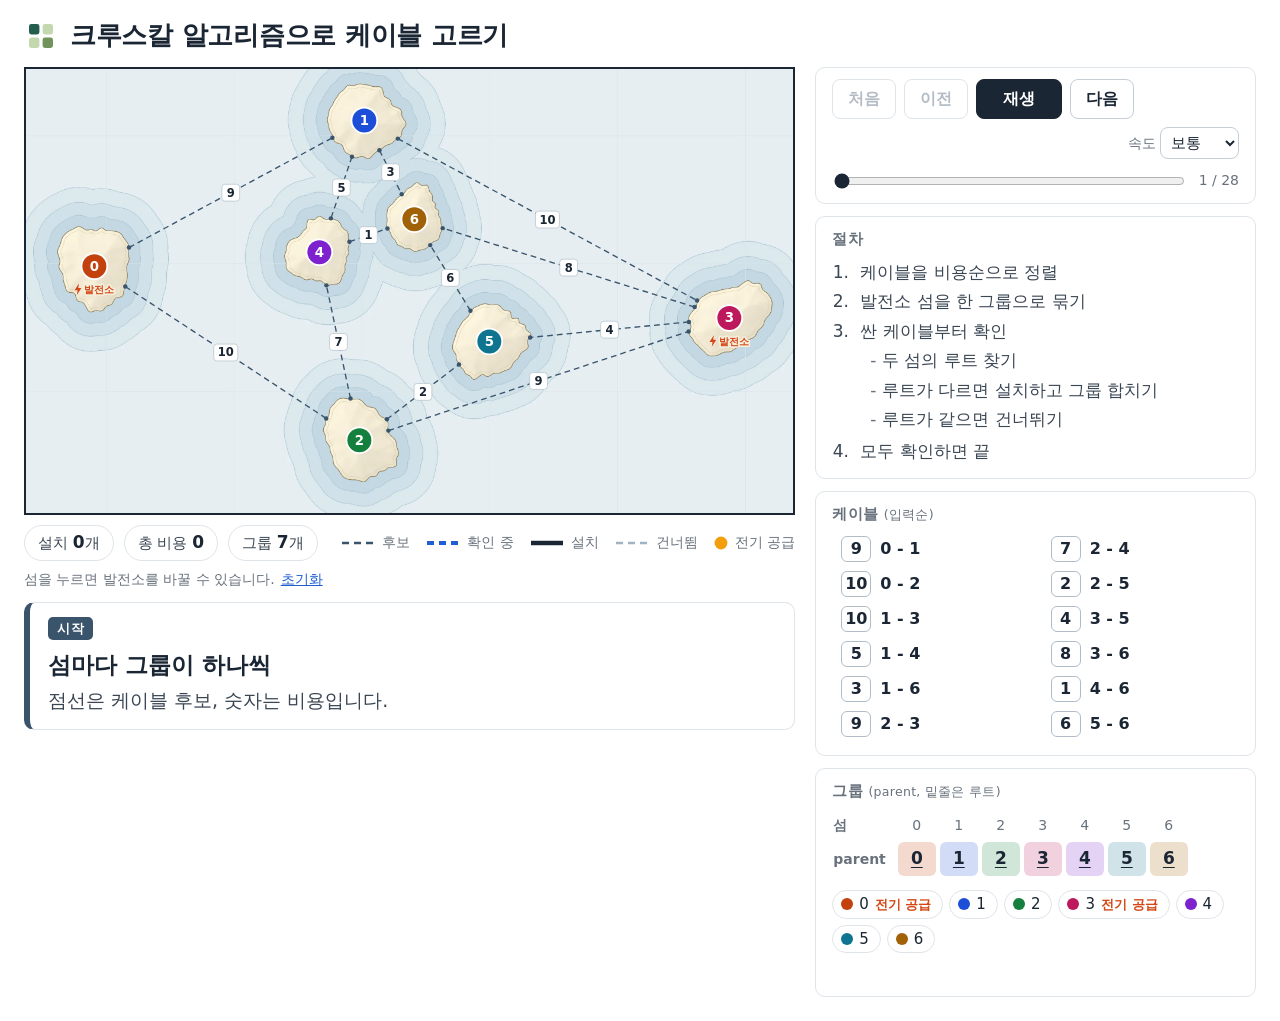
==== website/algorithm3.html @ f3e00f08 "Add Kruskal cable-selection visualization for algorithm design 3 Step-by-step page at website/algori" ====
<!doctype html>
<html lang="ko">
<head>
<meta charset="utf-8">
<meta name="viewport" content="width=device-width, initial-scale=1">
<title>크루스칼 케이블 시각화</title>
<style>
:root {
  color-scheme: light;
  --ink: #1b2634; --body: #3a4653; --muted: #68727d; --line: #dfe4e9; --soft: #f5f7f9;
  --accent: #d34816; --accent-soft: #fdf1ea; --cable: #3a546c; --check: #1f5fd1; --check-soft: #eaf1fd;
  --fade: #a0b4c4; --ok: #15803d;
}
* { box-sizing: border-box; }
body {
  margin: 0; background: #fff; color: var(--ink); line-height: 1.5;
  font-family: "Pretendard", "Noto Sans KR", "Apple SD Gothic Neo", "Malgun Gothic", system-ui, sans-serif;
  -webkit-font-smoothing: antialiased;
}
.wrap { max-width: 1720px; margin: 0 auto; padding: 16px 24px 24px; }
header { display: flex; align-items: center; gap: 12px; margin-bottom: 12px; }
header h1 { margin: 0; font-size: 26px; letter-spacing: -0.01em; }
.home { display: flex; padding: 5px; border-radius: 6px; }
.home:hover { background: #edf3ef; }
.home svg { width: 24px; height: 24px; }
.home:focus-visible { outline: 3px solid var(--check); outline-offset: 2px; }
.layout { display: grid; grid-template-columns: minmax(0, 1.75fr) minmax(360px, 1fr); gap: 20px; align-items: start; }
@media (max-width: 1040px) { .layout { grid-template-columns: minmax(0, 1fr); } }

/* map */
.map { margin: 0; border: 2px solid var(--ink); line-height: 0; background: #e6eef2; }
.map svg { display: block; width: 100%; height: auto; font-family: inherit; }
.under { display: flex; flex-wrap: wrap; gap: 8px 10px; align-items: center; margin: 10px 0 0; }
.pill { border: 1px solid var(--line); border-radius: 999px; padding: 4px 13px; font-size: 15px; color: var(--body); background: #fff; white-space: nowrap; }
.pill b { color: var(--ink); font-size: 17px; font-variant-numeric: tabular-nums; }
.legend { display: flex; flex-wrap: wrap; gap: 4px 16px; margin: 0 0 0 auto; padding: 0; list-style: none; font-size: 14px; color: var(--muted); }
.legend li { display: flex; align-items: center; gap: 7px; white-space: nowrap; }
.legend svg { width: 34px; height: 12px; flex: none; }
.hint { margin: 8px 0 0; font-size: 14px; color: var(--muted); }
.linkbtn { border: 0; background: none; padding: 0; margin-left: 6px; font: inherit; color: var(--check); text-decoration: underline; cursor: pointer; }

/* what is happening now */
.now { margin-top: 12px; border: 1px solid var(--line); border-left: 6px solid var(--cable); border-radius: 10px; padding: 13px 18px 15px; min-height: 112px; }
.now[data-type="check"] { border-left-color: var(--check); }
.now[data-type="install"], .now[data-type="plants"] { border-left-color: var(--accent); }
.now[data-type="skip"] { border-left-color: var(--fade); }
.now[data-type="done"] { border-left-color: var(--ok); }
.badge { display: inline-block; font-size: 13px; font-weight: 700; letter-spacing: 0.04em; color: #fff; background: var(--cable); border-radius: 5px; padding: 2px 9px; }
.now[data-type="check"] .badge { background: var(--check); }
.now[data-type="install"] .badge, .now[data-type="plants"] .badge { background: var(--accent); }
.now[data-type="skip"] .badge { background: #7e8b97; }
.now[data-type="done"] .badge { background: var(--ok); }
.now h2 { margin: 8px 0 3px; font-size: 23px; }
.now p { margin: 0; font-size: 19px; color: var(--body); }

/* side panel */
.side { display: grid; gap: 12px; }
.card { border: 1px solid var(--line); border-radius: 10px; padding: 11px 16px 12px; }
.card h3 { margin: 0 0 7px; font-size: 15px; color: var(--muted); font-weight: 700; letter-spacing: 0.02em; }
.card h3 small { font-weight: 500; }
.controls { display: flex; flex-wrap: wrap; gap: 8px; align-items: center; }
button.ctl { font: inherit; font-size: 16px; font-weight: 600; color: var(--ink); background: #fff; border: 1.5px solid #c5ced6; border-radius: 8px; padding: 7px 15px; cursor: pointer; }
button.ctl:hover:not(:disabled) { border-color: var(--ink); }
button.ctl:disabled { color: #b3bcc5; border-color: var(--line); cursor: default; }
button.ctl.primary { background: var(--ink); border-color: var(--ink); color: #fff; min-width: 86px; }
button.ctl:focus-visible, .linkbtn:focus-visible, select:focus-visible, input:focus-visible, .island:focus-visible { outline: 3px solid var(--check); outline-offset: 2px; }
.controls label { margin-left: auto; font-size: 14px; color: var(--muted); }
select { font: inherit; font-size: 15px; padding: 5px 6px; border: 1.5px solid #c5ced6; border-radius: 8px; background: #fff; color: var(--ink); }
.scrub { display: flex; gap: 12px; align-items: center; margin-top: 11px; }
.scrub input { flex: 1; accent-color: var(--ink); }
.scrub span { font-size: 14px; color: var(--muted); font-variant-numeric: tabular-nums; white-space: nowrap; }
.keys { margin: 6px 0 0; font-size: 13px; color: var(--muted); }

.proc, .proc ol { margin: 0; padding-left: 22px; }
.proc li { font-size: 17px; color: var(--body); padding: 2px 6px; border-radius: 6px; }
.proc ol { list-style: none; padding-left: 4px; margin-top: 2px; }
.proc ol li::before { content: "- "; color: var(--muted); }
.proc li.on > span { background: #fff3c4; box-shadow: 0 0 0 4px #fff3c4; border-radius: 3px; color: var(--ink); font-weight: 700; }

.cable-list { list-style: none; margin: 0; padding: 0; columns: 2; column-gap: 12px; }
.cable-list li { display: flex; align-items: center; gap: 9px; padding: 2px 8px; margin-bottom: 3px; border-radius: 7px; font-size: 16px; break-inside: avoid; border: 1.5px solid transparent; font-variant-numeric: tabular-nums; }
.cable-list .cost { width: 30px; text-align: center; font-weight: 700; border: 1.5px solid #b0bdc9; border-radius: 6px; background: #fff; }
.cable-list .pair { font-weight: 600; }
.cable-list .st { margin-left: auto; font-size: 14px; color: var(--muted); }
.cable-list li[data-state="check"] { background: var(--check-soft); border-color: var(--check); }
.cable-list li[data-state="check"] .st { color: var(--check); font-weight: 700; }
.cable-list li[data-state="installed"] .cost { border-color: var(--accent); }
.cable-list li[data-state="installed"] .st { color: var(--accent); font-weight: 700; }
.cable-list li[data-state="skipped"] { color: #8b96a1; }
.cable-list li[data-state="skipped"] .pair { text-decoration: line-through; }
.cable-list li[data-state="skipped"] .cost { border-color: var(--line); color: #8b96a1; }

table.uf { border-collapse: separate; border-spacing: 4px; margin: 0 -4px; font-variant-numeric: tabular-nums; }
table.uf th { font-size: 14px; color: var(--muted); font-weight: 600; text-align: left; padding-right: 8px; white-space: nowrap; }
table.uf td { width: 38px; height: 34px; text-align: center; font-size: 17px; border-radius: 6px; border: 1.5px solid transparent; transition: background-color .4s; }
table.uf tr.idx td { height: 22px; font-size: 14px; color: var(--muted); }
table.uf td.root { font-weight: 800; text-decoration: underline; text-underline-offset: 3px; }
table.uf td.focus { border-color: var(--ink); }
table.uf td.changed { border-color: var(--accent); box-shadow: 0 0 0 3px var(--accent-soft); }
.groups { display: flex; flex-wrap: wrap; gap: 6px; margin-top: 10px; }
.chip { display: inline-flex; align-items: center; gap: 6px; font-size: 15px; border: 1px solid var(--line); border-radius: 999px; padding: 2px 11px 2px 8px; }
.chip i { width: 12px; height: 12px; border-radius: 50%; display: inline-block; }
.chip em { font-style: normal; font-size: 13px; color: var(--accent); font-weight: 700; }
.uf-note { margin: 9px 0 0; font-size: 15px; color: var(--body); min-height: 22px; font-variant-numeric: tabular-nums; }

/* svg pieces */
.cable .casing { stroke: #fff; stroke-width: 11; opacity: 0; transition: opacity .3s; }
.cable .wire { stroke: var(--cable); stroke-width: 3; stroke-dasharray: 13 9; transition: stroke .45s, stroke-width .3s; }
.cable .dot { fill: var(--cable); transition: fill .45s; }
.cable .tag rect { fill: #fff; stroke: #b0bdc9; stroke-width: 1.5; transition: stroke .3s, fill .3s; }
.cable .tag text { fill: var(--ink); font-weight: 700; font-size: 26px; text-anchor: middle; dominant-baseline: central; transition: fill .3s; }
.cable[data-state="check"] .casing { opacity: .95; }
.cable[data-state="check"] .wire { stroke: var(--check); stroke-width: 5; animation: march .7s linear infinite; }
.cable[data-state="check"] .dot { fill: var(--check); }
.cable[data-state="check"] .tag rect { stroke: var(--check); stroke-width: 3.5; }
.cable[data-state="installed"] .casing { opacity: 1; }
.cable[data-state="installed"] .wire { stroke: var(--gc); stroke-width: 5.5; stroke-dasharray: none; }
.cable[data-state="installed"] .dot { fill: var(--gc); }
.cable[data-state="installed"] .tag rect { stroke: var(--gc); stroke-width: 2.8; }
.cable[data-state="skipped"] .wire { stroke: var(--fade); stroke-width: 2.5; }
.cable[data-state="skipped"] .dot { fill: var(--fade); }
.cable[data-state="skipped"] .tag rect { fill: #f3f6f8; stroke: #ced8e0; }
.cable[data-state="skipped"] .tag text { fill: #7e8b97; }
@keyframes march { to { stroke-dashoffset: -22; } }

.island { cursor: pointer; }
.island .ring { fill: #fff; }
.island .disc { transition: fill .5s; }
.island .num { fill: #fff; font-weight: 800; font-size: 30px; text-anchor: middle; dominant-baseline: central; pointer-events: none; }
.island .halo { fill: none; stroke: var(--ink); stroke-width: 3.5; opacity: 0; }
.island.focus .halo { opacity: 1; animation: pulse 1.1s ease-in-out infinite; transform-box: fill-box; transform-origin: center; }
@keyframes pulse { 50% { transform: scale(1.14); opacity: .45; } }
.island .plant, .island .power { opacity: 0; transition: opacity .4s; pointer-events: none; }
.island.is-plant .plant, .island.is-powered .power { opacity: 1; }
.island .plant text { fill: var(--accent); font-weight: 800; font-size: 23px; stroke: #f6f0de; stroke-width: 7; paint-order: stroke; stroke-linejoin: round; dominant-baseline: central; }
.island .plant polygon { fill: var(--accent); stroke: #f6f0de; stroke-width: 3; paint-order: stroke; }
.island .power circle { fill: #f59e0b; stroke: #fff; stroke-width: 3; }
.island .power polygon { fill: #fff; }
@media (prefers-reduced-motion: reduce) {
  .cable[data-state="check"] .wire, .island.focus .halo { animation: none; }
  * { transition: none !important; }
}
</style>
</head>
<body>
<div class="wrap">
  <header>
    <a class="home" href="main.html" title="컴퓨팅핵심 전체 주차" aria-label="컴퓨팅핵심 전체 주차"><svg viewBox="0 0 30 30" fill="none" aria-hidden="true"><rect width="13" height="13" rx="3" fill="#245e4f"/><rect x="17" width="13" height="13" rx="3" fill="#c4d8b0"/><rect y="17" width="13" height="13" rx="3" fill="#c4d8b0"/><rect x="17" y="17" width="13" height="13" rx="3" fill="#70945b"/></svg></a>
    <h1>크루스칼 알고리즘으로 케이블 고르기</h1>
  </header>
  <div class="layout">
    <main>
      <figure class="map">
        <svg id="map" role="group" aria-label="섬과 케이블 후보가 그려진 지도">
          <image id="base" preserveAspectRatio="none" href="[data-uri]"/>
          <g id="cables"></g>
          <g id="islands"></g>
        </svg>
      </figure>
      <div class="under">
        <span class="pill">설치 <b id="st-count">0</b>개</span>
        <span class="pill">총 비용 <b id="st-total">0</b></span>
        <span class="pill">그룹 <b id="st-groups">0</b>개</span>
        <ul class="legend" aria-label="범례">
          <li><svg viewBox="0 0 34 12"><line x1="1" y1="6" x2="33" y2="6" stroke="#3a546c" stroke-width="2.5" stroke-dasharray="7 5"/></svg>후보</li>
          <li><svg viewBox="0 0 34 12"><line x1="1" y1="6" x2="33" y2="6" stroke="#1f5fd1" stroke-width="4" stroke-dasharray="7 5"/></svg>확인 중</li>
          <li><svg viewBox="0 0 34 12"><line x1="1" y1="6" x2="33" y2="6" stroke="#1b2634" stroke-width="4.5"/></svg>설치</li>
          <li><svg viewBox="0 0 34 12"><line x1="1" y1="6" x2="33" y2="6" stroke="#a0b4c4" stroke-width="2.5" stroke-dasharray="7 5"/></svg>건너뜀</li>
          <li><svg viewBox="0 0 12 12" style="width:14px;height:14px"><circle cx="6" cy="6" r="5.5" fill="#f59e0b"/></svg>전기 공급</li>
        </ul>
      </div>
      <p class="hint">섬을 누르면 발전소를 바꿀 수 있습니다.<button class="linkbtn" id="b-default" type="button">초기화</button></p>
      <section class="now" id="now" aria-live="polite">
        <span class="badge" id="now-badge"></span>
        <h2 id="now-title"></h2>
        <p id="now-text"></p>
      </section>
    </main>
    <aside class="side">
      <div class="card">
        <div class="controls">
          <button class="ctl" id="b-first" type="button">처음</button>
          <button class="ctl" id="b-prev" type="button" title="왼쪽 화살표">이전</button>
          <button class="ctl primary" id="b-play" type="button" title="스페이스">재생</button>
          <button class="ctl" id="b-next" type="button" title="오른쪽 화살표">다음</button>
          <label>속도
            <select id="speed">
              <option value="2600">느리게</option>
              <option value="1600" selected>보통</option>
              <option value="800">빠르게</option>
            </select>
          </label>
        </div>
        <div class="scrub"><input type="range" id="scrub" min="0" value="0" step="1" aria-label="단계 이동"><span id="counter"></span></div>
      </div>
      <div class="card">
        <h3>절차</h3>
        <ol class="proc" id="proc">
          <li data-p="sort"><span>케이블을 비용순으로 정렬</span></li>
          <li data-p="plants"><span>발전소 섬을 한 그룹으로 묶기</span></li>
          <li data-p="loop"><span>싼 케이블부터 확인</span>
            <ol>
              <li data-p="check"><span>두 섬의 루트 찾기</span></li>
              <li data-p="install"><span>루트가 다르면 설치하고 그룹 합치기</span></li>
              <li data-p="skip"><span>루트가 같으면 건너뛰기</span></li>
            </ol>
          </li>
          <li data-p="done"><span>모두 확인하면 끝</span></li>
        </ol>
      </div>
      <div class="card">
        <h3>케이블 <small id="list-order"></small></h3>
        <ol class="cable-list" id="cable-list"></ol>
      </div>
      <div class="card">
        <h3>그룹 <small>(parent, 밑줄은 루트)</small></h3>
        <table class="uf" id="uf"></table>
        <div class="groups" id="groups"></div>
        <p class="uf-note" id="uf-note"></p>
      </div>
    </aside>
  </div>
</div>
<script>
"use strict";
const DATA = {"view":[36,184,1728,1000],"pos":{"0":[190.0,628.2],"1":[798.0,300.0],"2":[786.8,1020.0],"3":[1620.0,744.7],"4":[696.7,596.5],"5":[1079.5,797.6],"6":[910.6,522.3]},"edges":[[0,1,9],[0,2,10],[1,3,10],[1,4,5],[1,6,3],[2,3,9],[2,4,7],[2,5,2],[3,5,4],[3,6,8],[4,6,1],[5,6,6]],"seg":{"0-1":[[268.0,586.1],[726.1,338.8]],"0-2":[[259.6,673.9],[712.2,971.0]],"1-3":[[873.4,340.8],[1547.4,705.4]],"1-4":[[770.2,381.5],[722.7,520.4]],"1-6":[[832.0,367.1],[882.1,466.0]],"2-3":[[852.1,998.4],[1528.4,775.0]],"2-4":[[766.8,926.1],[712.6,671.3]],"2-5":[[848.7,972.9],[1011.2,849.5]],"3-5":[[1529.0,753.6],[1171.4,788.6]],"3-6":[[1542.0,720.2],[974.5,542.4]],"4-6":[[764.4,573.0],[850.0,543.3]],"5-6":[[1037.0,728.4],[946.4,580.6]]},"tag":{"0-1":[497.1,462.5],"0-2":[485.9,822.5],"1-3":[1210.4,523.1],"1-4":[746.4,450.9],"1-6":[857.1,416.5],"2-3":[1190.2,886.7],"2-4":[739.7,798.7],"2-5":[930.0,911.2],"3-5":[1350.2,771.1],"3-6":[1258.2,631.3],"4-6":[807.2,558.2],"5-6":[991.7,654.5]},"plants":[0,3]};
const N = Object.keys(DATA.pos).length;
const E = DATA.edges.length;
const PALETTE = ["#c2410c", "#1d4ed8", "#15803d", "#be185d", "#7e22ce", "#0e7490", "#a16207"];
const key = (u, v) => u + "-" + v;

/* ---------- algorithm: the same steps as the Solution code ---------- */
function buildRun(plants) {
  const parent = Array.from({ length: N }, (_, i) => i);
  const find = (u) => { if (parent[u] !== u) parent[u] = find(parent[u]); return parent[u]; };
  const status = {};
  DATA.edges.forEach(([u, v]) => { status[key(u, v)] = "wait"; });
  const installed = [];
  let total = 0;
  const steps = [];
  const snap = (extra) => steps.push(Object.assign({
    parent: parent.slice(), status: Object.assign({}, status), installed: installed.slice(),
    total: total, sorted: true, changed: [], focus: [], cells: [],
  }, extra));
  // sorted() in Python is stable, and so is Array.prototype.sort
  const sorted = DATA.edges.slice().sort((a, b) => a[2] - b[2]);

  snap({ type: "init", sorted: false });
  snap({ type: "sort" });

  const merged = [];
  for (const p of plants.slice(1)) {
    const ru = find(plants[0]), rv = find(p);
    if (ru !== rv) { parent[rv] = ru; merged.push(rv); }
  }
  snap({ type: "plants", changed: merged, focus: plants.slice(), cells: plants.slice() });

  sorted.forEach(([u, v, w], i) => {
    const k = key(u, v);
    const before = parent.slice();
    const ru = find(u), rv = find(v);
    const compressed = [];
    before.forEach((b, j) => { if (b !== parent[j]) compressed.push(j); });
    status[k] = "check";
    snap({ type: "check", cur: k, order: i + 1, u: u, v: v, w: w, ru: ru, rv: rv, before: before, changed: compressed, focus: [u, v], cells: [u, v] });
    if (ru !== rv) {
      const prev = total;
      parent[rv] = ru;
      installed.push(k);
      total += w;
      status[k] = "installed";
      snap({ type: "install", cur: k, order: i + 1, u: u, v: v, w: w, ru: ru, rv: rv, prev: prev, changed: [rv], focus: [u, v], cells: [u, v] });
    } else {
      status[k] = "skipped";
      snap({ type: "skip", cur: k, order: i + 1, u: u, v: v, w: w, ru: ru, rv: rv, focus: [u, v], cells: [u, v] });
    }
  });
  snap({ type: "done" });
  return { steps: steps, sorted: sorted, plants: plants.slice() };
}
const rootOf = (parent, i) => { while (parent[i] !== i) i = parent[i]; return i; };

function describe(s, run) {
  const names = run.plants.map((p) => p + "번").join(", ");
  const of = s.order + "/" + E;
  const name = "케이블 " + s.u + "-" + s.v;
  switch (s.type) {
    case "init":
      return ["시작", "섬마다 그룹이 하나씩", "점선은 케이블 후보, 숫자는 비용입니다."];
    case "sort":
      return ["1단계", "케이블을 비용순으로 정렬", "비용이 작은 케이블부터 확인합니다."];
    case "plants":
      return ["2단계", "발전소 섬을 한 그룹으로", run.plants.length > 1
        ? names + " 섬을 한 그룹으로 묶습니다. 케이블은 설치하지 않습니다."
        : "발전소가 하나뿐이라 묶을 섬이 없습니다."];
    case "check":
      return ["확인 " + of, name + " (비용 " + s.w + ")",
        s.u + "번 섬의 루트는 " + s.ru + ", " + s.v + "번 섬의 루트는 " + s.rv + ". 같은 그룹일까요?"];
    case "install":
      return ["설치 " + of, name + " 설치",
        "루트가 다릅니다. 설치하고 두 그룹을 합칩니다. 총 비용 " + s.prev + " + " + s.w + " = " + s.total];
    case "skip":
      return ["건너뜀 " + of, name + " 건너뜀", "루트가 같습니다. 설치하면 사이클이 생깁니다."];
    default:
      return ["완료", "설치 " + s.installed.length + "개, 총 비용 " + s.total, "모든 섬에 전기가 들어옵니다."];
  }
}

function noteFor(s) {
  if (s.type === "plants" && s.changed.length) return s.changed.map((i) => "parent[" + i + "] = " + s.parent[i]).join(", ");
  if (s.type === "check" && s.changed.length) {
    return "경로 압축: " + s.changed.map((i) => "parent[" + i + "] " + s.before[i] + " → " + s.parent[i]).join(", ");
  }
  if (s.type === "install") return "parent[" + s.rv + "] = " + s.ru;
  return "";
}

if (typeof document === "undefined") {
  module.exports = { buildRun: buildRun, rootOf: rootOf, describe: describe, noteFor: noteFor, DATA: DATA };
} else {
  /* ---------- drawing ---------- */
  const NS = "http://www.w3.org/2000/svg";
  const el = (name, attrs, parent) => {
    const node = document.createElementNS(NS, name);
    for (const a in attrs) node.setAttribute(a, attrs[a]);
    if (parent) parent.appendChild(node);
    return node;
  };
  const $ = (id) => document.getElementById(id);
  const BOLT = [[0.18, -1], [-0.58, 0.14], [-0.06, 0.14], [-0.2, 1], [0.58, -0.2], [0.06, -0.2]];
  const bolt = (cx, cy, s) => BOLT.map(([x, y]) => (cx + x * s).toFixed(1) + "," + (cy + y * s).toFixed(1)).join(" ");
  const tint = (hex, a) => {
    const c = [1, 3, 5].map((i) => parseInt(hex.slice(i, i + 2), 16));
    return "rgb(" + c.map((v) => Math.round(v * a + 255 * (1 - a))).join(",") + ")";
  };

  const svg = $("map");
  const [vx, vy, vw, vh] = DATA.view;
  svg.setAttribute("viewBox", [vx, vy, vw, vh].join(" "));
  const base = $("base");
  base.setAttribute("x", vx); base.setAttribute("y", vy); base.setAttribute("width", vw); base.setAttribute("height", vh);

  const cableNodes = {};
  DATA.edges.forEach(([u, v, w]) => {
    const k = key(u, v), [a, b] = DATA.seg[k], [tx, ty] = DATA.tag[k];
    const g = el("g", { class: "cable", "data-state": "wait" }, $("cables"));
    const line = { x1: a[0], y1: a[1], x2: b[0], y2: b[1] };
    el("line", Object.assign({ class: "casing" }, line), g);
    el("line", Object.assign({ class: "wire" }, line), g);
    el("circle", { class: "dot", cx: a[0], cy: a[1], r: 5 }, g);
    el("circle", { class: "dot", cx: b[0], cy: b[1], r: 5 }, g);
    const tag = el("g", { class: "tag" }, g);
    const hw = w < 10 ? 20 : 27;
    el("rect", { x: tx - hw, y: ty - 19, width: hw * 2, height: 38, rx: 7 }, tag);
    el("text", { x: tx, y: ty }, tag).textContent = w;
    cableNodes[k] = g;
  });

  const islandNodes = [];
  for (let i = 0; i < N; i++) {
    const [x, y] = DATA.pos[i];
    const g = el("g", { class: "island", tabindex: 0, role: "button" }, $("islands"));
    el("circle", { class: "halo", cx: x, cy: y, r: 39 }, g);
    el("circle", { class: "ring", cx: x, cy: y, r: 31 }, g);
    el("circle", { class: "disc", cx: x, cy: y, r: 27 }, g);
    el("text", { class: "num", x: x, y: y }, g).textContent = i;
    const power = el("g", { class: "power" }, g);
    el("circle", { cx: x + 26, cy: y - 26, r: 14.5 }, power);
    el("polygon", { points: bolt(x + 26, y - 26, 10) }, power);
    const plant = el("g", { class: "plant" }, g);
    el("polygon", { points: bolt(x - 37, y + 52, 13.5) }, plant);
    el("text", { x: x - 24, y: y + 52 }, plant).textContent = "발전소";
    g.addEventListener("click", () => togglePlant(i));
    g.addEventListener("keydown", (ev) => { if (ev.key === "Enter" || ev.key === " ") { ev.preventDefault(); ev.stopPropagation(); togglePlant(i); } });
    islandNodes.push(g);
  }

  /* ---------- state ---------- */
  const params = new URLSearchParams(location.search);
  const parsePlants = (text) => {
    const list = (text || "").split(",").filter((t) => /^\d+$/.test(t.trim())).map(Number).filter((p, i, arr) => p < N && arr.indexOf(p) === i);
    return list.length ? list.sort((a, b) => a - b) : DATA.plants.slice();
  };
  let run = buildRun(parsePlants(params.get("plants")));
  let step = Math.min(Math.max(parseInt(params.get("step") || "0", 10) || 0, 0), run.steps.length - 1);
  let timer = null;

  function render() {
    const s = run.steps[step];
    const root = s.parent.map((_, i) => rootOf(s.parent, i));
    const powered = new Set(run.plants.map((p) => root[p]));

    // cables: waiting and skipped below, installed above, the one being checked on top
    const rank = { wait: 0, skipped: 0, installed: 1, check: 2 };
    DATA.edges.map(([u, v]) => key(u, v)).sort((a, b) => rank[s.status[a]] - rank[s.status[b]]).forEach((k) => {
      const g = cableNodes[k];
      g.setAttribute("data-state", s.status[k]);
      g.style.setProperty("--gc", PALETTE[root[Number(k.split("-")[0])]]);
      $("cables").appendChild(g);
    });

    islandNodes.forEach((g, i) => {
      g.querySelector(".disc").setAttribute("fill", PALETTE[root[i]]);
      g.classList.toggle("focus", s.focus.includes(i));
      g.classList.toggle("is-plant", run.plants.includes(i));
      g.classList.toggle("is-powered", powered.has(root[i]) && !run.plants.includes(i));
      g.setAttribute("aria-pressed", run.plants.includes(i));
      g.setAttribute("aria-label", i + "번 섬" + (run.plants.includes(i) ? ", 발전소 있음" : ", 발전소 없음") + ". 누르면 발전소를 바꿉니다.");
    });

    $("st-count").textContent = s.installed.length;
    $("st-total").textContent = s.total;
    $("st-groups").textContent = new Set(root).size;

    const [badge, title, body] = describe(s, run);
    $("now").setAttribute("data-type", s.type);
    $("now-badge").textContent = badge;
    $("now-title").textContent = title;
    $("now-text").textContent = body;

    const active = s.type === "init" ? [] : ["check", "install", "skip"].includes(s.type) ? ["loop", s.type] : [s.type];
    document.querySelectorAll("#proc li").forEach((li) => li.classList.toggle("on", active.includes(li.dataset.p)));

    const order = s.sorted ? run.sorted : DATA.edges;
    $("list-order").textContent = s.sorted ? "(비용순)" : "(입력순)";
    const labels = { wait: "", check: "확인 중", installed: "설치", skipped: "건너뜀" };
    const list = $("cable-list");
    list.textContent = "";
    order.forEach(([u, v, w]) => {
      const li = document.createElement("li");
      li.setAttribute("data-state", s.status[key(u, v)]);
      li.innerHTML = '<span class="cost"></span><span class="pair"></span><span class="st"></span>';
      li.children[0].textContent = w;
      li.children[1].textContent = u + " - " + v;
      li.children[2].textContent = labels[s.status[key(u, v)]];
      list.appendChild(li);
    });

    const table = $("uf");
    table.textContent = "";
    const r1 = table.insertRow(); r1.className = "idx";
    const r2 = table.insertRow();
    r1.appendChild(document.createElement("th")).textContent = "섬";
    r2.appendChild(document.createElement("th")).textContent = "parent";
    s.parent.forEach((p, i) => {
      r1.insertCell().textContent = i;
      const td = r2.insertCell();
      td.textContent = p;
      td.style.backgroundColor = tint(PALETTE[root[i]], 0.2);
      if (p === i) td.classList.add("root");
      if (s.cells.includes(i)) td.classList.add("focus");
      if (s.changed.includes(i)) td.classList.add("changed");
    });
    const groups = $("groups");
    groups.textContent = "";
    [...new Set(root)].sort((a, b) => a - b).forEach((r) => {
      const chip = document.createElement("span");
      chip.className = "chip";
      const dot = document.createElement("i");
      dot.style.background = PALETTE[r];
      chip.appendChild(dot);
      chip.appendChild(document.createTextNode(root.map((x, i) => (x === r ? i : -1)).filter((i) => i >= 0).join(", ")));
      if (powered.has(r)) chip.appendChild(document.createElement("em")).textContent = "전기 공급";
      groups.appendChild(chip);
    });
    $("uf-note").textContent = noteFor(s);

    $("scrub").max = run.steps.length - 1;
    $("scrub").value = step;
    $("counter").textContent = (step + 1) + " / " + run.steps.length;
    $("b-first").disabled = $("b-prev").disabled = step === 0;
    $("b-next").disabled = step === run.steps.length - 1;
    $("b-play").textContent = timer ? "멈춤" : step === run.steps.length - 1 ? "다시 재생" : "재생";
  }

  function go(n) { step = Math.min(Math.max(n, 0), run.steps.length - 1); render(); }
  function stop() { if (timer) { clearInterval(timer); timer = null; } }
  function play() {
    if (timer) { stop(); render(); return; }
    if (step === run.steps.length - 1) step = 0;
    timer = setInterval(() => {
      if (step >= run.steps.length - 1) { stop(); render(); return; }
      go(step + 1);
    }, Number($("speed").value));
    render();
  }
  function togglePlant(i) {
    let plants = run.plants.slice();
    if (plants.includes(i)) {
      if (plants.length === 1) return;              // at least one power plant is required
      plants = plants.filter((p) => p !== i);
    } else {
      plants.push(i);
      plants.sort((a, b) => a - b);
    }
    stop();
    run = buildRun(plants);
    go(0);
  }

  $("b-first").addEventListener("click", () => { stop(); go(0); });
  $("b-prev").addEventListener("click", () => { stop(); go(step - 1); });
  $("b-next").addEventListener("click", () => { stop(); go(step + 1); });
  $("b-play").addEventListener("click", play);
  $("b-default").addEventListener("click", () => { stop(); run = buildRun(DATA.plants.slice()); go(0); });
  $("scrub").addEventListener("input", (ev) => { stop(); go(Number(ev.target.value)); });
  $("speed").addEventListener("change", () => { if (timer) { stop(); play(); } });
  document.addEventListener("keydown", (ev) => {
    if (["INPUT", "SELECT", "BUTTON"].includes(ev.target.tagName)) return;
    if (ev.key === "ArrowRight") { stop(); go(step + 1); }
    else if (ev.key === "ArrowLeft") { stop(); go(step - 1); }
    else if (ev.key === "Home") { stop(); go(0); }
    else if (ev.key === " ") { ev.preventDefault(); play(); }
  });
  render();
}
</script>
</body>
</html>
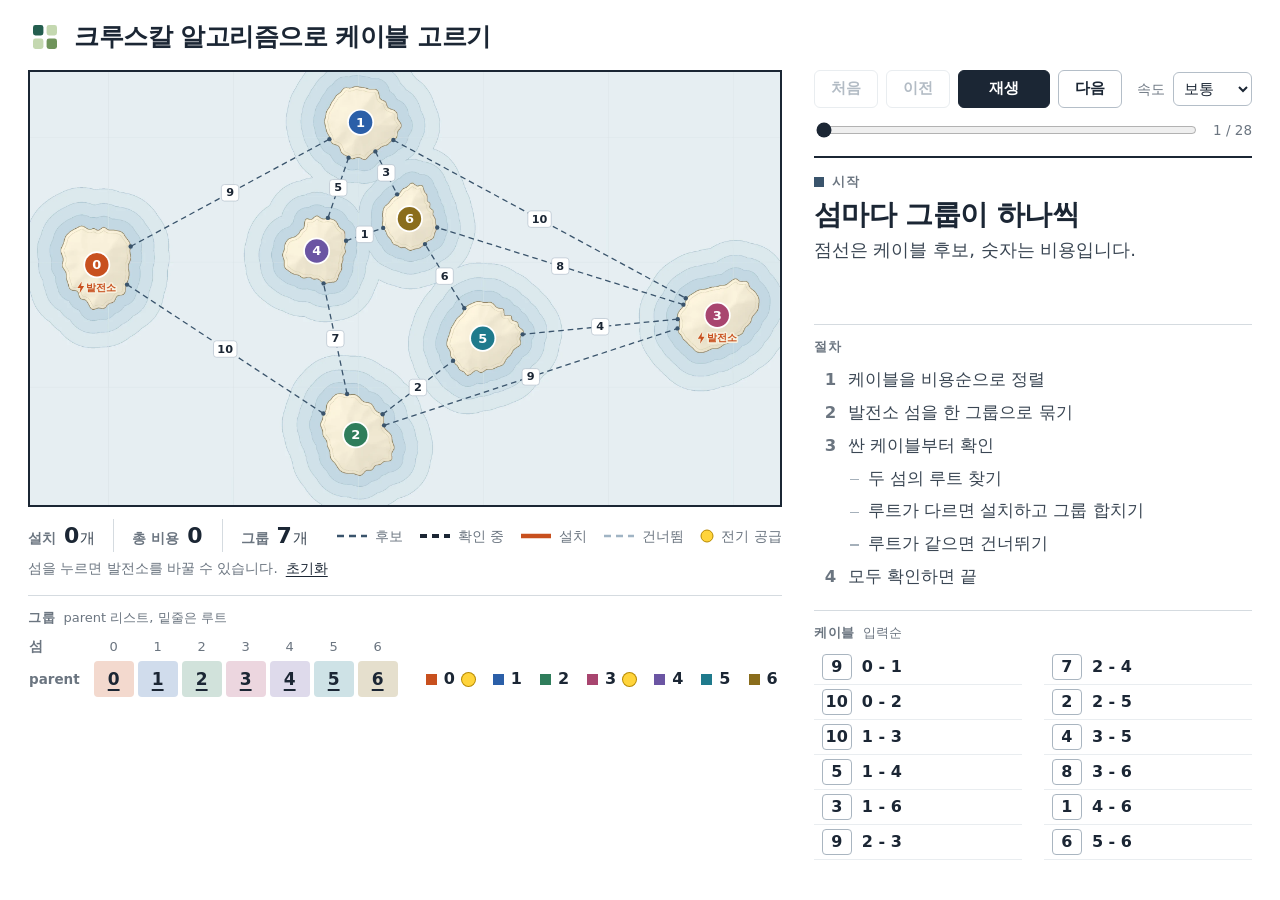
==== commit 24e3a363: "Refine the algorithm design 3 visualization layout and wording Shorter step text, hairline sections " ====
--- a/website/algorithm3.html
+++ b/website/algorithm3.html
@@ -3,105 +3,145 @@
 <head>
 <meta charset="utf-8">
 <meta name="viewport" content="width=device-width, initial-scale=1">
+<meta name="description" content="크루스칼 알고리즘이 설치할 케이블을 고르는 과정을 단계별로 보여 주는 시각화">
 <title>크루스칼 케이블 시각화</title>
 <style>
 :root {
   color-scheme: light;
-  --ink: #1b2634; --body: #3a4653; --muted: #68727d; --line: #dfe4e9; --soft: #f5f7f9;
-  --accent: #d34816; --accent-soft: #fdf1ea; --cable: #3a546c; --check: #1f5fd1; --check-soft: #eaf1fd;
-  --fade: #a0b4c4; --ok: #15803d;
+  --ink: #1b2634; --body: #3a4653; --muted: #6b7580; --rule: #d5dbe0; --hair: #e9edf0;
+  --accent: #c8501e; --buff: #f6eeda; --cable: #3a546c; --fade: #a0b4c4; --green: #2f7d5b; --power: #ffd43b;
 }
 * { box-sizing: border-box; }
 body {
   margin: 0; background: #fff; color: var(--ink); line-height: 1.5;
   font-family: "Pretendard", "Noto Sans KR", "Apple SD Gothic Neo", "Malgun Gothic", system-ui, sans-serif;
-  -webkit-font-smoothing: antialiased;
-}
-.wrap { max-width: 1720px; margin: 0 auto; padding: 16px 24px 24px; }
-header { display: flex; align-items: center; gap: 12px; margin-bottom: 12px; }
-header h1 { margin: 0; font-size: 26px; letter-spacing: -0.01em; }
-.home { display: flex; padding: 5px; border-radius: 6px; }
+  font-variant-numeric: tabular-nums; -webkit-font-smoothing: antialiased;
+}
+.wrap { max-width: 1680px; margin: 0 auto; padding: 18px 28px 28px; }
+header { display: flex; align-items: center; gap: 12px; margin-bottom: 14px; }
+header h1 { margin: 0; font-size: 25px; font-weight: 800; letter-spacing: -0.02em; }
+.home { display: flex; padding: 5px; border-radius: 4px; }
 .home:hover { background: #edf3ef; }
 .home svg { width: 24px; height: 24px; }
-.home:focus-visible { outline: 3px solid var(--check); outline-offset: 2px; }
-.layout { display: grid; grid-template-columns: minmax(0, 1.75fr) minmax(360px, 1fr); gap: 20px; align-items: start; }
-@media (max-width: 1040px) { .layout { grid-template-columns: minmax(0, 1fr); } }
+
+.layout {
+  display: grid; column-gap: 32px; align-items: start;
+  grid-template-columns: minmax(0, 1.72fr) minmax(350px, 1fr);
+  grid-template-areas: "map side" "meta side" "groups side";
+  grid-template-rows: auto auto 1fr;
+}
+.map { grid-area: map; } .meta { grid-area: meta; } .groups-sec { grid-area: groups; } .side { grid-area: side; }
+@media (max-width: 1040px) {
+  .layout { grid-template-columns: minmax(0, 1fr); grid-template-areas: "map" "meta" "side" "groups"; grid-template-rows: none; }
+  .side { margin-top: 18px; }
+}
 
 /* map */
 .map { margin: 0; border: 2px solid var(--ink); line-height: 0; background: #e6eef2; }
 .map svg { display: block; width: 100%; height: auto; font-family: inherit; }
-.under { display: flex; flex-wrap: wrap; gap: 8px 10px; align-items: center; margin: 10px 0 0; }
-.pill { border: 1px solid var(--line); border-radius: 999px; padding: 4px 13px; font-size: 15px; color: var(--body); background: #fff; white-space: nowrap; }
-.pill b { color: var(--ink); font-size: 17px; font-variant-numeric: tabular-nums; }
-.legend { display: flex; flex-wrap: wrap; gap: 4px 16px; margin: 0 0 0 auto; padding: 0; list-style: none; font-size: 14px; color: var(--muted); }
+.meta { display: flex; flex-wrap: wrap; align-items: center; gap: 6px 20px; padding-top: 12px; }
+.stats { display: flex; margin: 0; }
+.stats div { display: flex; align-items: baseline; gap: 8px; }
+.stats div + div { margin-left: 18px; padding-left: 18px; border-left: 1px solid var(--rule); }
+.stats dt { font-size: 14px; color: var(--muted); font-weight: 600; }
+.stats dd { margin: 0; font-size: 15px; color: var(--body); }
+.stats b { font-size: 22px; font-weight: 800; color: var(--ink); margin-right: 1px; }
+.legend { display: flex; flex-wrap: wrap; gap: 4px 16px; margin: 0 0 0 auto; padding: 0; list-style: none; font-size: 13.5px; color: var(--muted); }
 .legend li { display: flex; align-items: center; gap: 7px; white-space: nowrap; }
-.legend svg { width: 34px; height: 12px; flex: none; }
-.hint { margin: 8px 0 0; font-size: 14px; color: var(--muted); }
-.linkbtn { border: 0; background: none; padding: 0; margin-left: 6px; font: inherit; color: var(--check); text-decoration: underline; cursor: pointer; }
-
-/* what is happening now */
-.now { margin-top: 12px; border: 1px solid var(--line); border-left: 6px solid var(--cable); border-radius: 10px; padding: 13px 18px 15px; min-height: 112px; }
-.now[data-type="check"] { border-left-color: var(--check); }
-.now[data-type="install"], .now[data-type="plants"] { border-left-color: var(--accent); }
-.now[data-type="skip"] { border-left-color: var(--fade); }
-.now[data-type="done"] { border-left-color: var(--ok); }
-.badge { display: inline-block; font-size: 13px; font-weight: 700; letter-spacing: 0.04em; color: #fff; background: var(--cable); border-radius: 5px; padding: 2px 9px; }
-.now[data-type="check"] .badge { background: var(--check); }
-.now[data-type="install"] .badge, .now[data-type="plants"] .badge { background: var(--accent); }
-.now[data-type="skip"] .badge { background: #7e8b97; }
-.now[data-type="done"] .badge { background: var(--ok); }
-.now h2 { margin: 8px 0 3px; font-size: 23px; }
-.now p { margin: 0; font-size: 19px; color: var(--body); }
-
-/* side panel */
-.side { display: grid; gap: 12px; }
-.card { border: 1px solid var(--line); border-radius: 10px; padding: 11px 16px 12px; }
-.card h3 { margin: 0 0 7px; font-size: 15px; color: var(--muted); font-weight: 700; letter-spacing: 0.02em; }
-.card h3 small { font-weight: 500; }
+.legend svg { width: 32px; height: 12px; flex: none; }
+.hint { flex-basis: 100%; margin: 0; font-size: 13.5px; color: var(--muted); }
+.linkbtn { border: 0; background: none; padding: 0; margin-left: 8px; font: inherit; color: var(--ink); text-decoration: underline; text-underline-offset: 3px; cursor: pointer; }
+
+/* shared section look: a hairline and a small label */
+.sec { border-top: 1px solid var(--rule); margin-top: 16px; padding-top: 12px; }
+.label { margin: 0 0 8px; font-size: 13px; font-weight: 700; letter-spacing: 0.06em; color: var(--muted); }
+.label span { margin-left: 8px; font-weight: 500; letter-spacing: 0; }
+
+/* groups (parent list) */
+.uf-row { display: flex; flex-wrap: wrap; align-items: flex-end; gap: 10px 28px; }
+table.uf { border-collapse: separate; border-spacing: 4px; margin: -4px; }
+table.uf th { font-size: 13.5px; color: var(--muted); font-weight: 600; text-align: left; padding-right: 10px; white-space: nowrap; }
+table.uf td { width: 40px; height: 36px; text-align: center; font-size: 17px; font-weight: 600; border-radius: 4px; outline: 0 solid transparent; transition: background-color .4s; }
+table.uf tr.idx td { height: 20px; font-size: 13px; font-weight: 500; color: var(--muted); }
+table.uf td.root { font-weight: 800; text-decoration: underline; text-underline-offset: 4px; text-decoration-thickness: 2px; }
+table.uf td.focus { outline: 1.5px solid var(--ink); }
+table.uf td.changed { outline: 2.5px solid var(--accent); }
+.groups { display: flex; flex-wrap: wrap; gap: 6px 18px; padding-bottom: 6px; }
+.chip { display: inline-flex; align-items: center; gap: 7px; font-size: 16px; font-weight: 600; }
+.chip i { width: 11px; height: 11px; display: inline-block; }
+.chip em { width: 13px; height: 13px; border-radius: 50%; background: var(--power); box-shadow: 0 0 0 1px #b88a00; }
+.uf-note { margin: 8px 0 0; font-size: 15px; color: var(--body); min-height: 23px; }
+
+/* controls */
 .controls { display: flex; flex-wrap: wrap; gap: 8px; align-items: center; }
-button.ctl { font: inherit; font-size: 16px; font-weight: 600; color: var(--ink); background: #fff; border: 1.5px solid #c5ced6; border-radius: 8px; padding: 7px 15px; cursor: pointer; }
+button.ctl { height: 38px; padding: 0 16px; font: inherit; font-size: 15px; font-weight: 700; color: var(--ink); background: #fff; border: 1px solid #b4bec8; border-radius: 6px; cursor: pointer; }
 button.ctl:hover:not(:disabled) { border-color: var(--ink); }
-button.ctl:disabled { color: #b3bcc5; border-color: var(--line); cursor: default; }
-button.ctl.primary { background: var(--ink); border-color: var(--ink); color: #fff; min-width: 86px; }
-button.ctl:focus-visible, .linkbtn:focus-visible, select:focus-visible, input:focus-visible, .island:focus-visible { outline: 3px solid var(--check); outline-offset: 2px; }
-.controls label { margin-left: auto; font-size: 14px; color: var(--muted); }
-select { font: inherit; font-size: 15px; padding: 5px 6px; border: 1.5px solid #c5ced6; border-radius: 8px; background: #fff; color: var(--ink); }
-.scrub { display: flex; gap: 12px; align-items: center; margin-top: 11px; }
+button.ctl:disabled { color: #b3bcc5; border-color: var(--hair); cursor: default; }
+button.ctl.primary { background: var(--ink); border-color: var(--ink); color: #fff; min-width: 92px; }
+.controls label { margin-left: auto; font-size: 13.5px; color: var(--muted); }
+select { height: 34px; margin-left: 4px; font: inherit; font-size: 14.5px; padding: 0 6px; border: 1px solid #b4bec8; border-radius: 6px; background: #fff; color: var(--ink); }
+.scrub { display: flex; gap: 14px; align-items: center; margin-top: 12px; }
 .scrub input { flex: 1; accent-color: var(--ink); }
-.scrub span { font-size: 14px; color: var(--muted); font-variant-numeric: tabular-nums; white-space: nowrap; }
-.keys { margin: 6px 0 0; font-size: 13px; color: var(--muted); }
-
-.proc, .proc ol { margin: 0; padding-left: 22px; }
-.proc li { font-size: 17px; color: var(--body); padding: 2px 6px; border-radius: 6px; }
-.proc ol { list-style: none; padding-left: 4px; margin-top: 2px; }
-.proc ol li::before { content: "- "; color: var(--muted); }
-.proc li.on > span { background: #fff3c4; box-shadow: 0 0 0 4px #fff3c4; border-radius: 3px; color: var(--ink); font-weight: 700; }
-
-.cable-list { list-style: none; margin: 0; padding: 0; columns: 2; column-gap: 12px; }
-.cable-list li { display: flex; align-items: center; gap: 9px; padding: 2px 8px; margin-bottom: 3px; border-radius: 7px; font-size: 16px; break-inside: avoid; border: 1.5px solid transparent; font-variant-numeric: tabular-nums; }
-.cable-list .cost { width: 30px; text-align: center; font-weight: 700; border: 1.5px solid #b0bdc9; border-radius: 6px; background: #fff; }
+.scrub span { font-size: 13.5px; color: var(--muted); white-space: nowrap; }
+button.ctl:focus-visible, .linkbtn:focus-visible, select:focus-visible, input:focus-visible, .home:focus-visible, .island:focus-visible { outline: 2.5px solid var(--ink); outline-offset: 3px; }
+
+/* what is happening now: type only, no box */
+.now { border-top: 2px solid var(--ink); margin-top: 16px; padding-top: 14px; min-height: 152px; --k: var(--cable); }
+.now[data-type="check"] { --k: var(--ink); }
+.now[data-type="install"], .now[data-type="plants"] { --k: var(--accent); }
+.now[data-type="skip"] { --k: var(--fade); }
+.now[data-type="done"] { --k: var(--green); }
+.kicker { display: flex; align-items: center; gap: 8px; font-size: 13px; font-weight: 700; letter-spacing: 0.06em; color: var(--muted); }
+.kicker::before { content: ""; width: 10px; height: 10px; background: var(--k); }
+.now h2 { margin: 6px 0 4px; font-size: 28px; font-weight: 800; letter-spacing: -0.02em; line-height: 1.25; }
+.now p { margin: 0; font-size: 18px; color: var(--body); }
+
+/* procedure */
+.proc, .proc ol { margin: 0; padding: 0; list-style: none; }
+.proc { counter-reset: step; }
+.proc > li { counter-increment: step; }
+.proc li > span { position: relative; display: block; padding: 4px 10px 4px 34px; border-radius: 4px; font-size: 16.5px; color: var(--body); }
+.proc > li > span::before { content: counter(step); position: absolute; left: 11px; font-weight: 700; color: var(--muted); }
+.proc ol li > span { padding-left: 54px; }
+.proc ol li > span::before { content: ""; position: absolute; left: 36px; top: 50%; width: 9px; height: 1.5px; background: #a5b0ba; }
+.proc li.on > span { background: var(--buff); color: var(--ink); font-weight: 700; }
+.proc > li.on > span::before { color: var(--accent); }
+.proc ol li.on > span::before { background: var(--accent); height: 2.5px; }
+
+/* cable queue */
+.cable-list { list-style: none; margin: 0; padding: 0; display: grid; grid-template-columns: 1fr 1fr; grid-template-rows: repeat(6, auto); grid-auto-flow: column; column-gap: 22px; }
+.cable-list li { display: flex; align-items: center; gap: 10px; padding: 4px 8px; border-bottom: 1px solid var(--hair); font-size: 16px; }
+.cable-list .cost { width: 30px; height: 26px; line-height: 24px; text-align: center; font-weight: 700; border: 1px solid #a9b5c0; border-radius: 4px; background: #fff; }
 .cable-list .pair { font-weight: 600; }
-.cable-list .st { margin-left: auto; font-size: 14px; color: var(--muted); }
-.cable-list li[data-state="check"] { background: var(--check-soft); border-color: var(--check); }
-.cable-list li[data-state="check"] .st { color: var(--check); font-weight: 700; }
-.cable-list li[data-state="installed"] .cost { border-color: var(--accent); }
-.cable-list li[data-state="installed"] .st { color: var(--accent); font-weight: 700; }
-.cable-list li[data-state="skipped"] { color: #8b96a1; }
+.cable-list .st { margin-left: auto; font-size: 13.5px; font-weight: 700; color: var(--muted); }
+.cable-list li[data-state="check"] { background: var(--buff); }
+.cable-list li[data-state="check"] .cost { border-color: var(--ink); border-width: 1.5px; line-height: 23px; }
+.cable-list li[data-state="check"] .st { color: var(--ink); }
+.cable-list li[data-state="installed"] .cost { border-color: var(--accent); border-width: 1.5px; line-height: 23px; }
+.cable-list li[data-state="installed"] .st { color: var(--accent); }
+.cable-list li[data-state="skipped"] { color: #97a2ad; }
 .cable-list li[data-state="skipped"] .pair { text-decoration: line-through; }
-.cable-list li[data-state="skipped"] .cost { border-color: var(--line); color: #8b96a1; }
-
-table.uf { border-collapse: separate; border-spacing: 4px; margin: 0 -4px; font-variant-numeric: tabular-nums; }
-table.uf th { font-size: 14px; color: var(--muted); font-weight: 600; text-align: left; padding-right: 8px; white-space: nowrap; }
-table.uf td { width: 38px; height: 34px; text-align: center; font-size: 17px; border-radius: 6px; border: 1.5px solid transparent; transition: background-color .4s; }
-table.uf tr.idx td { height: 22px; font-size: 14px; color: var(--muted); }
-table.uf td.root { font-weight: 800; text-decoration: underline; text-underline-offset: 3px; }
-table.uf td.focus { border-color: var(--ink); }
-table.uf td.changed { border-color: var(--accent); box-shadow: 0 0 0 3px var(--accent-soft); }
-.groups { display: flex; flex-wrap: wrap; gap: 6px; margin-top: 10px; }
-.chip { display: inline-flex; align-items: center; gap: 6px; font-size: 15px; border: 1px solid var(--line); border-radius: 999px; padding: 2px 11px 2px 8px; }
-.chip i { width: 12px; height: 12px; border-radius: 50%; display: inline-block; }
-.chip em { font-style: normal; font-size: 13px; color: var(--accent); font-weight: 700; }
-.uf-note { margin: 9px 0 0; font-size: 15px; color: var(--body); min-height: 22px; font-variant-numeric: tabular-nums; }
+.cable-list li[data-state="skipped"] .cost { border-color: var(--rule); }
+.cable-list li[data-state="skipped"] .st { font-weight: 500; color: #97a2ad; }
+
+@media (min-width: 1041px) and (max-height: 840px) {
+  .wrap { padding-top: 12px; padding-bottom: 12px; }
+  header { margin-bottom: 10px; }
+  header h1 { font-size: 22px; }
+  .layout { grid-template-columns: minmax(0, 1.5fr) minmax(350px, 1fr); }
+  .meta { padding-top: 8px; }
+  .hint { display: none; }
+  .sec { margin-top: 10px; padding-top: 8px; }
+  .label { margin-bottom: 5px; }
+  .scrub { margin-top: 8px; }
+  .now { margin-top: 10px; padding-top: 10px; min-height: 118px; }
+  .now h2 { font-size: 24px; margin: 4px 0 2px; }
+  .now p { font-size: 16.5px; }
+  .proc li > span { padding-top: 2px; padding-bottom: 2px; font-size: 15.5px; }
+  .cable-list li { padding-top: 2px; padding-bottom: 2px; font-size: 15px; }
+  table.uf td { height: 32px; }
+  .uf-note { margin-top: 4px; }
+}
 
 /* svg pieces */
 .cable .casing { stroke: #fff; stroke-width: 11; opacity: 0; transition: opacity .3s; }
@@ -109,10 +149,10 @@
 .cable .dot { fill: var(--cable); transition: fill .45s; }
 .cable .tag rect { fill: #fff; stroke: #b0bdc9; stroke-width: 1.5; transition: stroke .3s, fill .3s; }
 .cable .tag text { fill: var(--ink); font-weight: 700; font-size: 26px; text-anchor: middle; dominant-baseline: central; transition: fill .3s; }
-.cable[data-state="check"] .casing { opacity: .95; }
-.cable[data-state="check"] .wire { stroke: var(--check); stroke-width: 5; animation: march .7s linear infinite; }
-.cable[data-state="check"] .dot { fill: var(--check); }
-.cable[data-state="check"] .tag rect { stroke: var(--check); stroke-width: 3.5; }
+.cable[data-state="check"] .casing { opacity: 1; stroke-width: 13; }
+.cable[data-state="check"] .wire { stroke: var(--ink); stroke-width: 5; animation: march .7s linear infinite; }
+.cable[data-state="check"] .dot { fill: var(--ink); }
+.cable[data-state="check"] .tag rect { stroke: var(--ink); stroke-width: 3.5; }
 .cable[data-state="installed"] .casing { opacity: 1; }
 .cable[data-state="installed"] .wire { stroke: var(--gc); stroke-width: 5.5; stroke-dasharray: none; }
 .cable[data-state="installed"] .dot { fill: var(--gc); }
@@ -134,8 +174,8 @@
 .island.is-plant .plant, .island.is-powered .power { opacity: 1; }
 .island .plant text { fill: var(--accent); font-weight: 800; font-size: 23px; stroke: #f6f0de; stroke-width: 7; paint-order: stroke; stroke-linejoin: round; dominant-baseline: central; }
 .island .plant polygon { fill: var(--accent); stroke: #f6f0de; stroke-width: 3; paint-order: stroke; }
-.island .power circle { fill: #f59e0b; stroke: #fff; stroke-width: 3; }
-.island .power polygon { fill: #fff; }
+.island .power circle { fill: var(--power); stroke: #fff; stroke-width: 3; }
+.island .power polygon { fill: var(--ink); }
 @media (prefers-reduced-motion: reduce) {
   .cable[data-state="check"] .wire, .island.focus .halo { animation: none; }
   * { transition: none !important; }
@@ -149,52 +189,58 @@
     <h1>크루스칼 알고리즘으로 케이블 고르기</h1>
   </header>
   <div class="layout">
-    <main>
-      <figure class="map">
-        <svg id="map" role="group" aria-label="섬과 케이블 후보가 그려진 지도">
-          <image id="base" preserveAspectRatio="none" href="[data-uri]"/>
-          <g id="cables"></g>
-          <g id="islands"></g>
-        </svg>
-      </figure>
-      <div class="under">
-        <span class="pill">설치 <b id="st-count">0</b>개</span>
-        <span class="pill">총 비용 <b id="st-total">0</b></span>
-        <span class="pill">그룹 <b id="st-groups">0</b>개</span>
-        <ul class="legend" aria-label="범례">
-          <li><svg viewBox="0 0 34 12"><line x1="1" y1="6" x2="33" y2="6" stroke="#3a546c" stroke-width="2.5" stroke-dasharray="7 5"/></svg>후보</li>
-          <li><svg viewBox="0 0 34 12"><line x1="1" y1="6" x2="33" y2="6" stroke="#1f5fd1" stroke-width="4" stroke-dasharray="7 5"/></svg>확인 중</li>
-          <li><svg viewBox="0 0 34 12"><line x1="1" y1="6" x2="33" y2="6" stroke="#1b2634" stroke-width="4.5"/></svg>설치</li>
-          <li><svg viewBox="0 0 34 12"><line x1="1" y1="6" x2="33" y2="6" stroke="#a0b4c4" stroke-width="2.5" stroke-dasharray="7 5"/></svg>건너뜀</li>
-          <li><svg viewBox="0 0 12 12" style="width:14px;height:14px"><circle cx="6" cy="6" r="5.5" fill="#f59e0b"/></svg>전기 공급</li>
-        </ul>
+    <figure class="map">
+      <svg id="map" role="group" aria-label="섬과 케이블 후보가 그려진 지도">
+        <image id="base" preserveAspectRatio="none" href="[data-uri]"/>
+        <g id="cables"></g>
+        <g id="islands"></g>
+      </svg>
+    </figure>
+    <div class="meta">
+      <dl class="stats">
+        <div><dt>설치</dt><dd><b id="st-count">0</b>개</dd></div>
+        <div><dt>총 비용</dt><dd><b id="st-total">0</b></dd></div>
+        <div><dt>그룹</dt><dd><b id="st-groups">0</b>개</dd></div>
+      </dl>
+      <ul class="legend" aria-label="범례">
+        <li><svg viewBox="0 0 32 12"><line x1="1" y1="6" x2="31" y2="6" stroke="#3a546c" stroke-width="2.5" stroke-dasharray="7 5"/></svg>후보</li>
+        <li><svg viewBox="0 0 32 12"><line x1="1" y1="6" x2="31" y2="6" stroke="#1b2634" stroke-width="4" stroke-dasharray="7 5"/></svg>확인 중</li>
+        <li><svg viewBox="0 0 32 12"><line x1="1" y1="6" x2="31" y2="6" stroke="#c8501e" stroke-width="4.5"/></svg>설치</li>
+        <li><svg viewBox="0 0 32 12"><line x1="1" y1="6" x2="31" y2="6" stroke="#a0b4c4" stroke-width="2.5" stroke-dasharray="7 5"/></svg>건너뜀</li>
+        <li><svg viewBox="0 0 14 14" style="width:14px;height:14px"><circle cx="7" cy="7" r="6" fill="#ffd43b" stroke="#b88a00"/></svg>전기 공급</li>
+      </ul>
+      <p class="hint">섬을 누르면 발전소를 바꿀 수 있습니다.<button class="linkbtn" id="b-default" type="button">초기화</button></p>
+    </div>
+    <section class="sec groups-sec">
+      <h3 class="label">그룹<span>parent 리스트, 밑줄은 루트</span></h3>
+      <div class="uf-row">
+        <table class="uf" id="uf"></table>
+        <div class="groups" id="groups"></div>
       </div>
-      <p class="hint">섬을 누르면 발전소를 바꿀 수 있습니다.<button class="linkbtn" id="b-default" type="button">초기화</button></p>
+      <p class="uf-note" id="uf-note"></p>
+    </section>
+    <aside class="side">
+      <div class="controls">
+        <button class="ctl" id="b-first" type="button">처음</button>
+        <button class="ctl" id="b-prev" type="button" title="왼쪽 화살표">이전</button>
+        <button class="ctl primary" id="b-play" type="button" title="스페이스">재생</button>
+        <button class="ctl" id="b-next" type="button" title="오른쪽 화살표">다음</button>
+        <label>속도
+          <select id="speed">
+            <option value="2600">느리게</option>
+            <option value="1600" selected>보통</option>
+            <option value="800">빠르게</option>
+          </select>
+        </label>
+      </div>
+      <div class="scrub"><input type="range" id="scrub" min="0" value="0" step="1" aria-label="단계 이동"><span id="counter"></span></div>
       <section class="now" id="now" aria-live="polite">
-        <span class="badge" id="now-badge"></span>
+        <div class="kicker" id="now-badge"></div>
         <h2 id="now-title"></h2>
         <p id="now-text"></p>
       </section>
-    </main>
-    <aside class="side">
-      <div class="card">
-        <div class="controls">
-          <button class="ctl" id="b-first" type="button">처음</button>
-          <button class="ctl" id="b-prev" type="button" title="왼쪽 화살표">이전</button>
-          <button class="ctl primary" id="b-play" type="button" title="스페이스">재생</button>
-          <button class="ctl" id="b-next" type="button" title="오른쪽 화살표">다음</button>
-          <label>속도
-            <select id="speed">
-              <option value="2600">느리게</option>
-              <option value="1600" selected>보통</option>
-              <option value="800">빠르게</option>
-            </select>
-          </label>
-        </div>
-        <div class="scrub"><input type="range" id="scrub" min="0" value="0" step="1" aria-label="단계 이동"><span id="counter"></span></div>
-      </div>
-      <div class="card">
-        <h3>절차</h3>
+      <section class="sec">
+        <h3 class="label">절차</h3>
         <ol class="proc" id="proc">
           <li data-p="sort"><span>케이블을 비용순으로 정렬</span></li>
           <li data-p="plants"><span>발전소 섬을 한 그룹으로 묶기</span></li>
@@ -207,17 +253,11 @@
           </li>
           <li data-p="done"><span>모두 확인하면 끝</span></li>
         </ol>
-      </div>
-      <div class="card">
-        <h3>케이블 <small id="list-order"></small></h3>
+      </section>
+      <section class="sec">
+        <h3 class="label">케이블<span id="list-order"></span></h3>
         <ol class="cable-list" id="cable-list"></ol>
-      </div>
-      <div class="card">
-        <h3>그룹 <small>(parent, 밑줄은 루트)</small></h3>
-        <table class="uf" id="uf"></table>
-        <div class="groups" id="groups"></div>
-        <p class="uf-note" id="uf-note"></p>
-      </div>
+      </section>
     </aside>
   </div>
 </div>
@@ -226,7 +266,7 @@
 const DATA = {"view":[36,184,1728,1000],"pos":{"0":[190.0,628.2],"1":[798.0,300.0],"2":[786.8,1020.0],"3":[1620.0,744.7],"4":[696.7,596.5],"5":[1079.5,797.6],"6":[910.6,522.3]},"edges":[[0,1,9],[0,2,10],[1,3,10],[1,4,5],[1,6,3],[2,3,9],[2,4,7],[2,5,2],[3,5,4],[3,6,8],[4,6,1],[5,6,6]],"seg":{"0-1":[[268.0,586.1],[726.1,338.8]],"0-2":[[259.6,673.9],[712.2,971.0]],"1-3":[[873.4,340.8],[1547.4,705.4]],"1-4":[[770.2,381.5],[722.7,520.4]],"1-6":[[832.0,367.1],[882.1,466.0]],"2-3":[[852.1,998.4],[1528.4,775.0]],"2-4":[[766.8,926.1],[712.6,671.3]],"2-5":[[848.7,972.9],[1011.2,849.5]],"3-5":[[1529.0,753.6],[1171.4,788.6]],"3-6":[[1542.0,720.2],[974.5,542.4]],"4-6":[[764.4,573.0],[850.0,543.3]],"5-6":[[1037.0,728.4],[946.4,580.6]]},"tag":{"0-1":[497.1,462.5],"0-2":[485.9,822.5],"1-3":[1210.4,523.1],"1-4":[746.4,450.9],"1-6":[857.1,416.5],"2-3":[1190.2,886.7],"2-4":[739.7,798.7],"2-5":[930.0,911.2],"3-5":[1350.2,771.1],"3-6":[1258.2,631.3],"4-6":[807.2,558.2],"5-6":[991.7,654.5]},"plants":[0,3]};
 const N = Object.keys(DATA.pos).length;
 const E = DATA.edges.length;
-const PALETTE = ["#c2410c", "#1d4ed8", "#15803d", "#be185d", "#7e22ce", "#0e7490", "#a16207"];
+const PALETTE = ["#c8501e", "#2b5fa8", "#2f7d5b", "#a8456f", "#6b55a3", "#1f7a8c", "#8a6d1c"];
 const key = (u, v) => u + "-" + v;
 
 /* ---------- algorithm: the same steps as the Solution code ---------- */
@@ -365,8 +405,8 @@
     el("circle", { class: "disc", cx: x, cy: y, r: 27 }, g);
     el("text", { class: "num", x: x, y: y }, g).textContent = i;
     const power = el("g", { class: "power" }, g);
-    el("circle", { cx: x + 26, cy: y - 26, r: 14.5 }, power);
-    el("polygon", { points: bolt(x + 26, y - 26, 10) }, power);
+    el("circle", { cx: x + 25, cy: y - 25, r: 14 }, power);
+    el("polygon", { points: bolt(x + 25, y - 25, 9.5) }, power);
     const plant = el("g", { class: "plant" }, g);
     el("polygon", { points: bolt(x - 37, y + 52, 13.5) }, plant);
     el("text", { x: x - 24, y: y + 52 }, plant).textContent = "발전소";
@@ -422,7 +462,7 @@
     document.querySelectorAll("#proc li").forEach((li) => li.classList.toggle("on", active.includes(li.dataset.p)));
 
     const order = s.sorted ? run.sorted : DATA.edges;
-    $("list-order").textContent = s.sorted ? "(비용순)" : "(입력순)";
+    $("list-order").textContent = s.sorted ? "비용순" : "입력순";
     const labels = { wait: "", check: "확인 중", installed: "설치", skipped: "건너뜀" };
     const list = $("cable-list");
     list.textContent = "";
@@ -446,7 +486,7 @@
       r1.insertCell().textContent = i;
       const td = r2.insertCell();
       td.textContent = p;
-      td.style.backgroundColor = tint(PALETTE[root[i]], 0.2);
+      td.style.backgroundColor = tint(PALETTE[root[i]], 0.22);
       if (p === i) td.classList.add("root");
       if (s.cells.includes(i)) td.classList.add("focus");
       if (s.changed.includes(i)) td.classList.add("changed");
@@ -460,7 +500,7 @@
       dot.style.background = PALETTE[r];
       chip.appendChild(dot);
       chip.appendChild(document.createTextNode(root.map((x, i) => (x === r ? i : -1)).filter((i) => i >= 0).join(", ")));
-      if (powered.has(r)) chip.appendChild(document.createElement("em")).textContent = "전기 공급";
+      if (powered.has(r)) { const em = chip.appendChild(document.createElement("em")); em.title = "전기 공급"; em.setAttribute("aria-label", "전기 공급"); }
       groups.appendChild(chip);
     });
     $("uf-note").textContent = noteFor(s);
